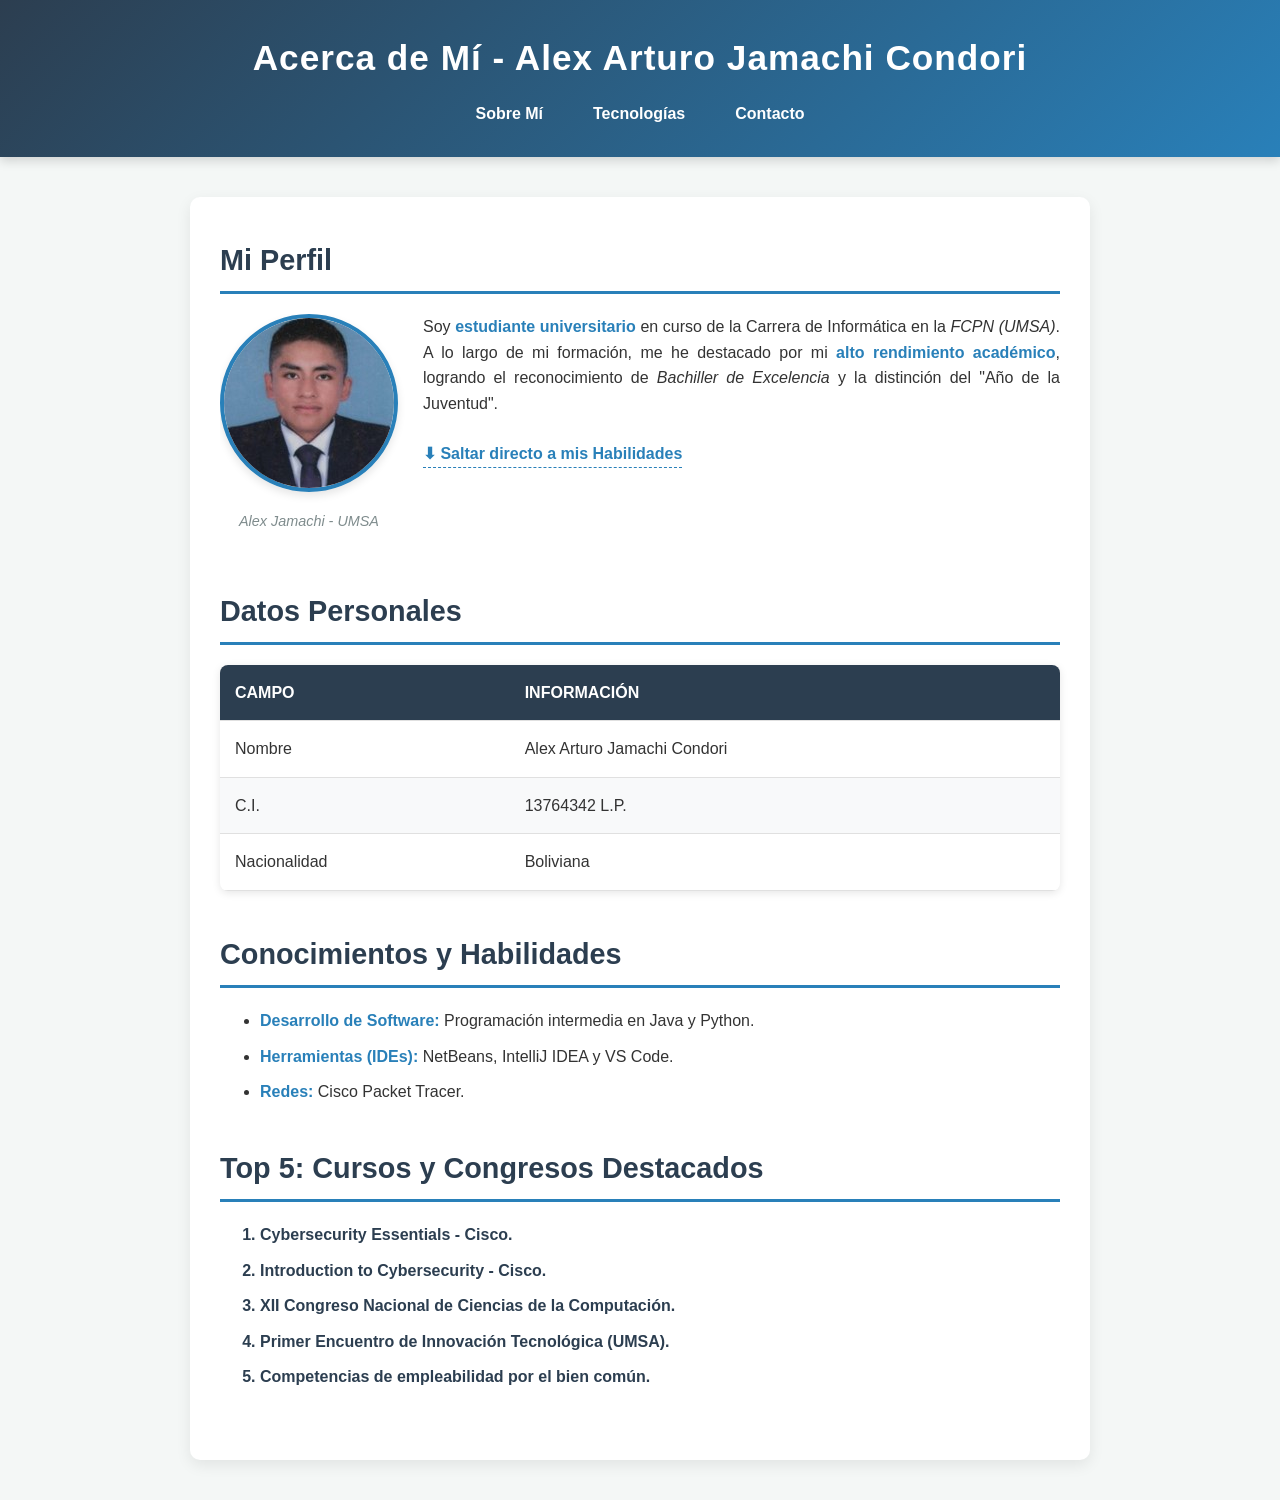
==== index.html @ a01be853 "Sobre Mí + Tecnologías/Proyectos + Contacto" ====
<!DOCTYPE html>
<html lang="es">
<head>
    <meta charset="UTF-8">
    <meta name="viewport" content="width=device-width, initial-scale=1.0">
    <link rel="stylesheet" href="styles.css">
    <title>About Me - Alex Arturo Jamachi Condori</title>
</head>
<body>

    <header id="encabezado">
        <h1>Acerca de Mí - Alex Arturo Jamachi Condori</h1>
        <nav class="menu-navegacion">
            <ul>
                <li><a href="index.html">Sobre Mí</a></li>
                <li><a href="proyectos.html">Tecnologías</a></li>
                <li><a href="contacto.html">Contacto</a></li>
            </ul>
        </nav>
    </header>

    <main class="contenido-principal">
        
        <section id="sobre-mi">
            <h2>Mi Perfil</h2>
            <div class="contenedor-perfil">
                <figure class="foto-perfil">
                    <img src="perfil.jpg" alt="Fotografía con traje formal">
                    <figcaption>Alex Jamachi - UMSA</figcaption>
                </figure>
                
                <p>
                    Soy <strong>estudiante universitario</strong> en curso de la Carrera de Informática en la <em>FCPN (UMSA)</em>. A lo largo de mi formación, me he destacado por mi <strong>alto rendimiento académico</strong>, logrando el reconocimiento de <em>Bachiller de Excelencia</em> y la distinción del "Año de la Juventud".
                </p>
                <a href="index.html#skills" class="enlace-ancla">⬇ Saltar directo a mis Habilidades</a>
            </div>
        </section>

        <section id="datos-personales">
            <h2>Datos Personales</h2>
            <table class="tabla-info">
                <thead>
                    <tr>
                        <th>Campo</th>
                        <th>Información</th>
                    </tr>
                </thead>
                <tbody>
                    <tr><td>Nombre</td><td>Alex Arturo Jamachi Condori</td></tr>
                    <tr><td>C.I.</td><td>13764342 L.P.</td></tr>
                    <tr><td>Nacionalidad</td><td>Boliviana</td></tr>
                </tbody>
            </table>
        </section>

        <section id="skills">
            <h2>Conocimientos y Habilidades</h2>
            <ul class="lista-habilidades">
                <li><strong>Desarrollo de Software:</strong> Programación intermedia en Java y Python.</li>
                <li><strong>Herramientas (IDEs):</strong> NetBeans, IntelliJ IDEA y VS Code.</li>
                <li><strong>Redes:</strong> Cisco Packet Tracer.</li>
            </ul>
        </section>

        <section id="top-5-eventos">
            <h2>Top 5: Cursos y Congresos Destacados</h2>
            <ol class="lista-top">
                <li>Cybersecurity Essentials - Cisco.</li>
                <li>Introduction to Cybersecurity - Cisco.</li>
                <li>XII Congreso Nacional de Ciencias de la Computación.</li>
                <li>Primer Encuentro de Innovación Tecnológica (UMSA).</li>
                <li>Competencias de empleabilidad por el bien común.</li>
            </ol>
        </section>
    </main>

</body>
</html>
---- styles.css ----
* {
    margin: 0;
    padding: 0;
    box-sizing: border-box;
}

body {
    font-family: 'Segoe UI', Roboto, Helvetica, Arial, sans-serif;
    background-color: #f4f7f6;
    color: #333333;
    line-height: 1.6;
}

#encabezado {
    background: linear-gradient(135deg, #2c3e50, #2980b9);
    padding: 30px 20px;
    text-align: center;
    box-shadow: 0 4px 10px rgba(0, 0, 0, 0.15);
}

h1 {
    color: #ffffff;
    font-size: 2.2rem;
    letter-spacing: 1px;
    margin-bottom: 15px;
}

.menu-navegacion ul {
    list-style: none;
    display: flex;
    justify-content: center;
    gap: 20px;
    flex-wrap: wrap;
}

.menu-navegacion a {
    color: #ffffff;
    text-decoration: none;
    font-weight: bold;
    padding: 8px 15px;
    border-radius: 5px;
    transition: background-color 0.3s;
}

.menu-navegacion a:hover {
    background-color: rgba(255, 255, 255, 0.2);
}

h2 {
    color: #2c3e50;
    font-size: 1.8rem;
    border-bottom: 3px solid #2980b9;
    padding-bottom: 8px;
    margin-bottom: 20px;
    margin-top: 10px;
}

.contenido-principal {
    max-width: 900px;
    margin: 40px auto;
    padding: 30px;
    background-color: #ffffff;
    border-radius: 10px;
    box-shadow: 0 5px 15px rgba(0, 0, 0, 0.08);
}

section {
    margin-bottom: 40px;
}

p {
    margin-bottom: 15px;
    text-align: justify;
}

strong {
    color: #2980b9;
}

.enlace-ancla {
    display: inline-block;
    margin-top: 10px;
    color: #2980b9;
    font-weight: bold;
    text-decoration: none;
    border-bottom: 1px dashed #2980b9;
}

.enlace-ancla:hover {
    color: #2c3e50;
    border-bottom: 1px solid #2c3e50;
}

.contenedor-perfil {
    display: block;
    overflow: auto;
}

.foto-perfil {
    text-align: center;
    max-width: 200px;
    float: left;
    margin-right: 25px;
    margin-bottom: 15px;
}

.foto-perfil img {
    width: 100%;
    border-radius: 50%;
    border: 4px solid #2980b9;
    box-shadow: 0 4px 8px rgba(0,0,0,0.1);
}

.foto-perfil figcaption {
    margin-top: 10px;
    font-size: 0.9rem;
    color: #7f8c8d;
    font-style: italic;
}

.img-proyecto {
    width: 100%;
    max-width: 500px;
    border-radius: 8px;
    box-shadow: 0 3px 6px rgba(0,0,0,0.15);
    margin: 15px 0;
}

.lista-habilidades, .lista-top, .lista-contacto {
    margin-left: 20px;
    padding-left: 20px;
}

.lista-habilidades li, .lista-top li {
    margin-bottom: 10px;
}

.lista-top li {
    font-weight: bold;
    color: #2c3e50;
}

.tabla-info {
    width: 100%;
    border-collapse: collapse;
    margin-top: 15px;
    border-radius: 8px;
    overflow: hidden;
    box-shadow: 0 2px 8px rgba(0, 0, 0, 0.1);
}

.tabla-info th, .tabla-info td {
    padding: 15px;
    text-align: left;
    border-bottom: 1px solid #e0e0e0;
}

.tabla-info th {
    background-color: #2c3e50;
    color: #ffffff;
    font-weight: 600;
    text-transform: uppercase;
}

.tabla-info tbody tr:nth-child(even) {
    background-color: #f8f9fa;
}

pre {
    background-color: #1e1e1e;
    color: #d4d4d4;
    padding: 20px;
    border-radius: 8px;
    overflow-x: auto;
    font-family: 'Consolas', 'Courier New', monospace;
    border-left: 5px solid #2980b9;
}

.formulario-contacto {
    display: flex;
    flex-direction: column;
    gap: 15px;
}

.formulario-contacto label {
    font-weight: bold;
    color: #2c3e50;
}

.formulario-contacto input, .formulario-contacto textarea {
    padding: 10px;
    border: 1px solid #ccc;
    border-radius: 5px;
    font-family: inherit;
}

.btn-enviar {
    background-color: #2980b9;
    color: white;
    border: none;
    padding: 12px;
    font-weight: bold;
    border-radius: 5px;
    cursor: pointer;
    transition: background 0.3s;
}

.btn-enviar:hover {
    background-color: #2c3e50;
}
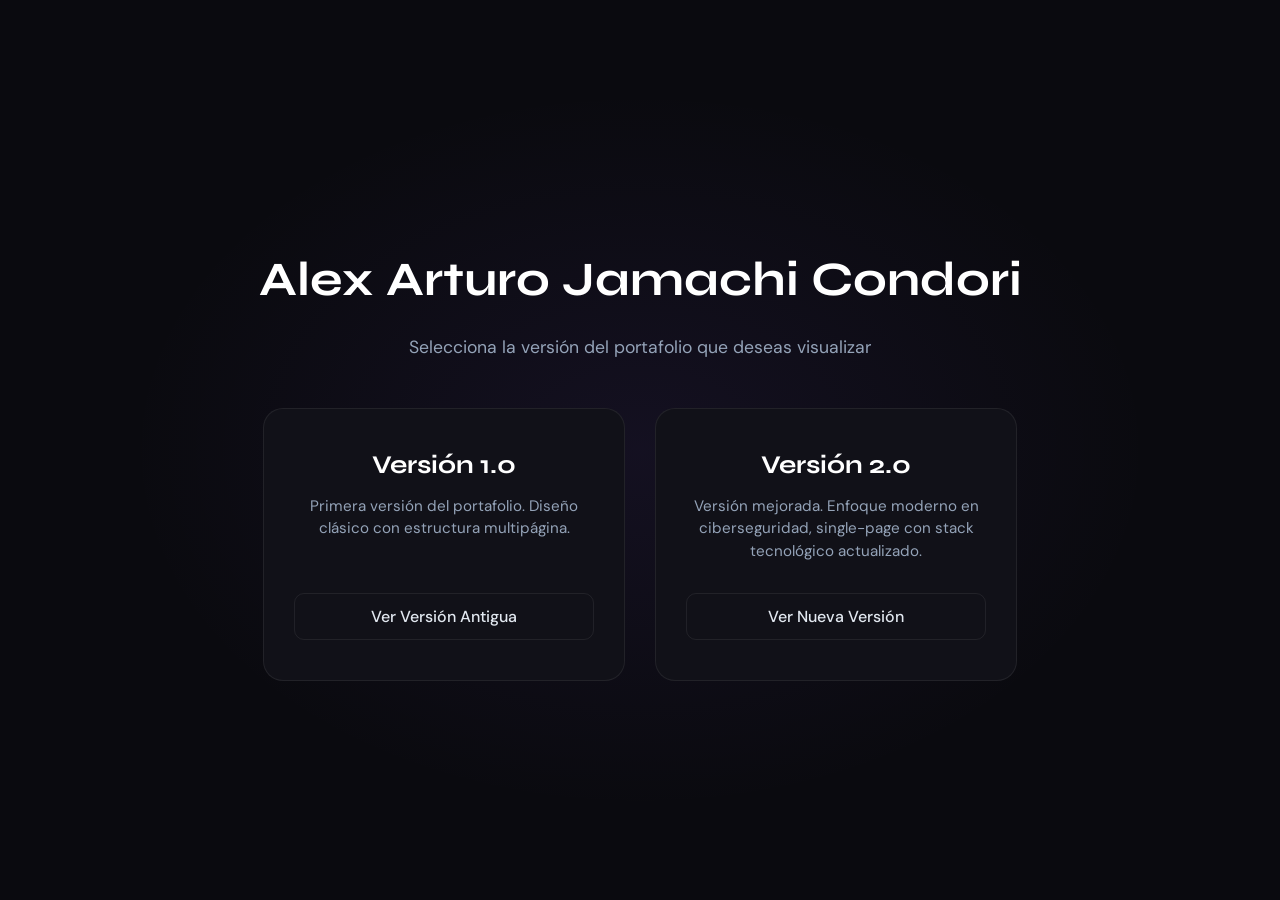
==== commit 18daf5c1: "reestructuración a landing page con v1 y v2 independientes" ====
--- a/index.html
+++ b/index.html
@@ -3,76 +3,117 @@
 <head>
     <meta charset="UTF-8">
     <meta name="viewport" content="width=device-width, initial-scale=1.0">
-    <link rel="stylesheet" href="styles.css">
-    <title>About Me - Alex Arturo Jamachi Condori</title>
+    <title>Portafolios — Alex Jamachi</title>
+    <link rel="preconnect" href="https://fonts.googleapis.com">
+    <link href="https://fonts.googleapis.com/css2?family=Syne:wght@700;800&family=DM+Sans:wght@400;500&display=swap" rel="stylesheet">
+    <style>
+        :root {
+            --color-fondo: #0a0a0f;
+            --color-fondo-card: #111118;
+            --color-borde: rgba(255, 255, 255, 0.07);
+            --color-acento: #8b5cf6;
+            --color-acento-glow: rgba(139, 92, 246, 0.3);
+            --color-texto: #e2e8f0;
+            --color-texto-suave: #94a3b8;
+        }
+        body {
+            margin: 0;
+            padding: 0;
+            font-family: 'DM Sans', sans-serif;
+            background-color: var(--color-fondo);
+            color: var(--color-texto);
+            display: flex;
+            flex-direction: column;
+            align-items: center;
+            justify-content: center;
+            min-height: 100vh;
+            background-image: radial-gradient(ellipse 50% 50% at 50% 50%, rgba(139, 92, 246, 0.08) 0%, transparent 80%);
+        }
+        h1 {
+            font-family: 'Syne', sans-serif;
+            font-size: clamp(2rem, 4vw, 3rem);
+            margin-bottom: 10px;
+            text-align: center;
+            color: #ffffff;
+        }
+        p.desc {
+            color: var(--color-texto-suave);
+            margin-bottom: 50px;
+            text-align: center;
+            font-size: 1.1rem;
+        }
+        .contenedor-opciones {
+            display: flex;
+            gap: 30px;
+            flex-wrap: wrap;
+            justify-content: center;
+            padding: 0 20px;
+        }
+        .tarjeta {
+            background-color: var(--color-fondo-card);
+            border: 1px solid var(--color-borde);
+            border-radius: 20px;
+            padding: 40px 30px;
+            width: 300px;
+            text-align: center;
+            text-decoration: none;
+            transition: transform 0.3s ease, box-shadow 0.3s ease, border-color 0.3s ease;
+            display: flex;
+            flex-direction: column;
+            gap: 15px;
+        }
+        .tarjeta:hover {
+            transform: translateY(-8px);
+            border-color: var(--color-acento);
+            box-shadow: 0 10px 30px var(--color-acento-glow);
+        }
+        .tarjeta h2 {
+            font-family: 'Syne', sans-serif;
+            color: #ffffff;
+            margin: 0;
+            font-size: 1.6rem;
+        }
+        .tarjeta p {
+            color: var(--color-texto-suave);
+            margin: 0;
+            font-size: 0.95rem;
+            line-height: 1.5;
+            flex-grow: 1;
+        }
+        .btn {
+            margin-top: 15px;
+            background-color: transparent;
+            border: 1px solid var(--color-borde);
+            color: var(--color-texto);
+            padding: 12px 20px;
+            border-radius: 10px;
+            font-weight: 500;
+            display: inline-block;
+            transition: background 0.3s, color 0.3s, border-color 0.3s;
+        }
+        .tarjeta:hover .btn {
+            background-color: var(--color-acento);
+            border-color: var(--color-acento);
+            color: #ffffff;
+        }
+    </style>
 </head>
 <body>
-
-    <header id="encabezado">
-        <h1>Acerca de Mí - Alex Arturo Jamachi Condori</h1>
-        <nav class="menu-navegacion">
-            <ul>
-                <li><a href="index.html">Sobre Mí</a></li>
-                <li><a href="proyectos.html">Tecnologías</a></li>
-                <li><a href="contacto.html">Contacto</a></li>
-            </ul>
-        </nav>
-    </header>
-
-    <main class="contenido-principal">
+    <h1>Alex Arturo Jamachi Condori</h1>
+    <p class="desc">Selecciona la versión del portafolio que deseas visualizar</p>
+    
+    <div class="contenedor-opciones">
+        <a href="./v1/index.html" class="tarjeta">
+            <h2>Versión 1.0</h2>
+            <p>Primera versión del portafolio. Diseño clásico con estructura multipágina.</p>
+            <span class="btn">Ver Versión Antigua</span>
+        </a>
         
-        <section id="sobre-mi">
-            <h2>Mi Perfil</h2>
-            <div class="contenedor-perfil">
-                <figure class="foto-perfil">
-                    <img src="perfil.jpg" alt="Fotografía con traje formal">
-                    <figcaption>Alex Jamachi - UMSA</figcaption>
-                </figure>
-                
-                <p>
-                    Soy <strong>estudiante universitario</strong> en curso de la Carrera de Informática en la <em>FCPN (UMSA)</em>. A lo largo de mi formación, me he destacado por mi <strong>alto rendimiento académico</strong>, logrando el reconocimiento de <em>Bachiller de Excelencia</em> y la distinción del "Año de la Juventud".
-                </p>
-                <a href="index.html#skills" class="enlace-ancla">⬇ Saltar directo a mis Habilidades</a>
-            </div>
-        </section>
-
-        <section id="datos-personales">
-            <h2>Datos Personales</h2>
-            <table class="tabla-info">
-                <thead>
-                    <tr>
-                        <th>Campo</th>
-                        <th>Información</th>
-                    </tr>
-                </thead>
-                <tbody>
-                    <tr><td>Nombre</td><td>Alex Arturo Jamachi Condori</td></tr>
-                    <tr><td>C.I.</td><td>13764342 L.P.</td></tr>
-                    <tr><td>Nacionalidad</td><td>Boliviana</td></tr>
-                </tbody>
-            </table>
-        </section>
-
-        <section id="skills">
-            <h2>Conocimientos y Habilidades</h2>
-            <ul class="lista-habilidades">
-                <li><strong>Desarrollo de Software:</strong> Programación intermedia en Java y Python.</li>
-                <li><strong>Herramientas (IDEs):</strong> NetBeans, IntelliJ IDEA y VS Code.</li>
-                <li><strong>Redes:</strong> Cisco Packet Tracer.</li>
-            </ul>
-        </section>
-
-        <section id="top-5-eventos">
-            <h2>Top 5: Cursos y Congresos Destacados</h2>
-            <ol class="lista-top">
-                <li>Cybersecurity Essentials - Cisco.</li>
-                <li>Introduction to Cybersecurity - Cisco.</li>
-                <li>XII Congreso Nacional de Ciencias de la Computación.</li>
-                <li>Primer Encuentro de Innovación Tecnológica (UMSA).</li>
-                <li>Competencias de empleabilidad por el bien común.</li>
-            </ol>
-        </section>
-    </main>
-
+        <a href="./v2/index.html" class="tarjeta">
+            <h2>Versión 2.0</h2>
+            <p>Versión mejorada. Enfoque moderno en ciberseguridad, single-page con stack tecnológico actualizado.</p>
+            <span class="btn">Ver Nueva Versión</span>
+        </a>
+    </div>
 </body>
 </html>
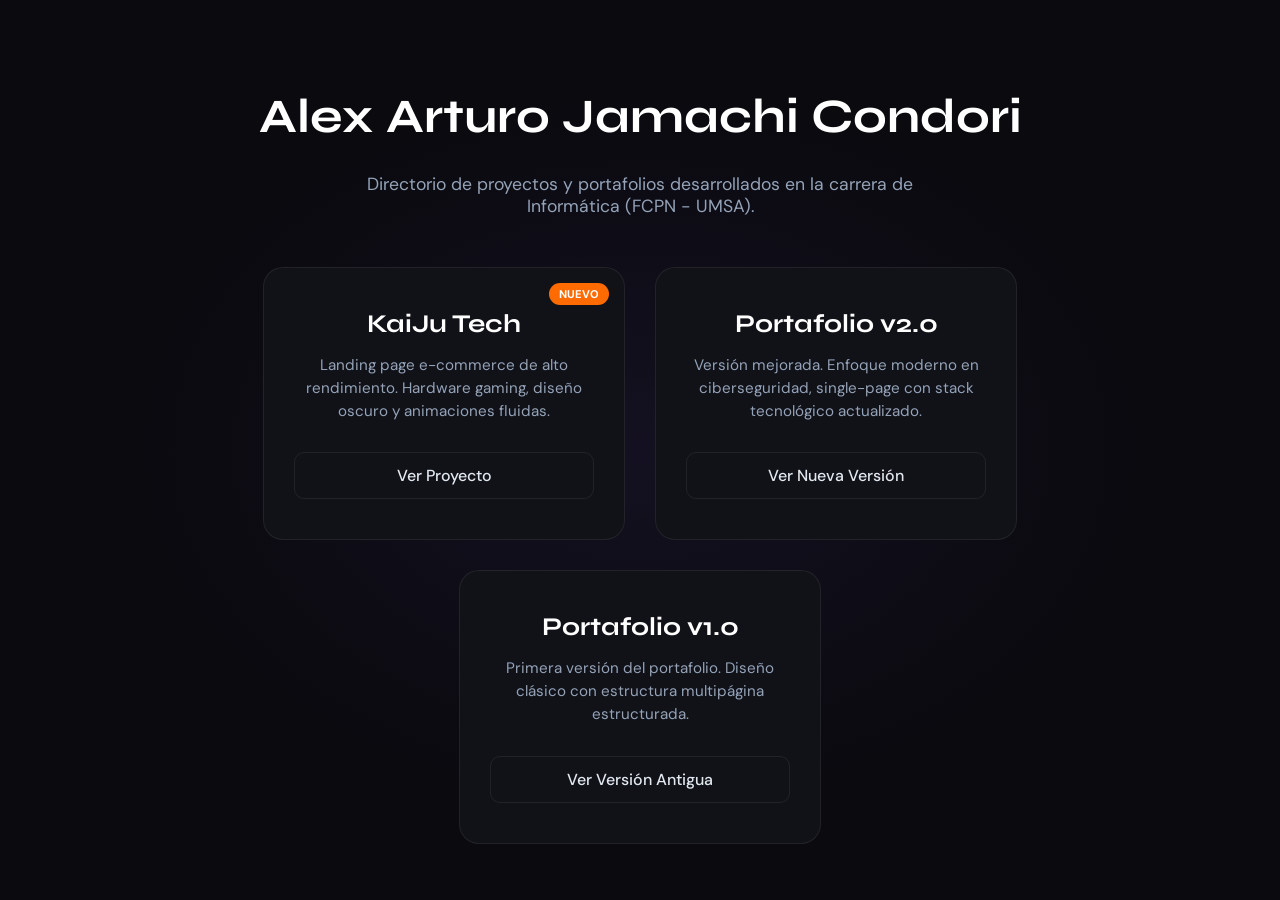
==== commit 8bde615c: "Integración de KaiJu Tech, v1 y v2 en el menú principal" ====
--- a/index.html
+++ b/index.html
@@ -3,7 +3,7 @@
 <head>
     <meta charset="UTF-8">
     <meta name="viewport" content="width=device-width, initial-scale=1.0">
-    <title>Portafolios — Alex Jamachi</title>
+    <title>Proyectos y Portafolios — Alex Jamachi</title>
     <link rel="preconnect" href="https://fonts.googleapis.com">
     <link href="https://fonts.googleapis.com/css2?family=Syne:wght@700;800&family=DM+Sans:wght@400;500&display=swap" rel="stylesheet">
     <style>
@@ -12,13 +12,14 @@
             --color-fondo-card: #111118;
             --color-borde: rgba(255, 255, 255, 0.07);
             --color-acento: #8b5cf6;
+            --color-acento2: #ff6b00; /* Naranja para KaiJu */
             --color-acento-glow: rgba(139, 92, 246, 0.3);
             --color-texto: #e2e8f0;
             --color-texto-suave: #94a3b8;
         }
         body {
             margin: 0;
-            padding: 0;
+            padding: 40px 20px;
             font-family: 'DM Sans', sans-serif;
             background-color: var(--color-fondo);
             color: var(--color-texto);
@@ -28,6 +29,7 @@
             justify-content: center;
             min-height: 100vh;
             background-image: radial-gradient(ellipse 50% 50% at 50% 50%, rgba(139, 92, 246, 0.08) 0%, transparent 80%);
+            box-sizing: border-box;
         }
         h1 {
             font-family: 'Syne', sans-serif;
@@ -41,13 +43,14 @@
             margin-bottom: 50px;
             text-align: center;
             font-size: 1.1rem;
+            max-width: 600px;
         }
         .contenedor-opciones {
             display: flex;
             gap: 30px;
             flex-wrap: wrap;
             justify-content: center;
-            padding: 0 20px;
+            max-width: 1100px;
         }
         .tarjeta {
             background-color: var(--color-fondo-card);
@@ -61,11 +64,17 @@
             display: flex;
             flex-direction: column;
             gap: 15px;
+            position: relative;
+            overflow: hidden;
         }
         .tarjeta:hover {
             transform: translateY(-8px);
             border-color: var(--color-acento);
             box-shadow: 0 10px 30px var(--color-acento-glow);
+        }
+        .tarjeta.destacada:hover {
+            border-color: var(--color-acento2);
+            box-shadow: 0 10px 30px rgba(255, 107, 0, 0.25);
         }
         .tarjeta h2 {
             font-family: 'Syne', sans-serif;
@@ -96,23 +105,44 @@
             border-color: var(--color-acento);
             color: #ffffff;
         }
+        .tarjeta.destacada:hover .btn {
+            background-color: var(--color-acento2);
+            border-color: var(--color-acento2);
+        }
+        .etiqueta {
+            position: absolute;
+            top: 15px;
+            right: 15px;
+            background: var(--color-acento2);
+            color: #fff;
+            font-size: 0.7rem;
+            font-weight: bold;
+            padding: 4px 10px;
+            border-radius: 20px;
+            text-transform: uppercase;
+        }
     </style>
 </head>
 <body>
     <h1>Alex Arturo Jamachi Condori</h1>
-    <p class="desc">Selecciona la versión del portafolio que deseas visualizar</p>
+    <p class="desc">Directorio de proyectos y portafolios desarrollados en la carrera de Informática (FCPN - UMSA).</p>
     
     <div class="contenedor-opciones">
-        <a href="./v1/index.html" class="tarjeta">
-            <h2>Versión 1.0</h2>
-            <p>Primera versión del portafolio. Diseño clásico con estructura multipágina.</p>
-            <span class="btn">Ver Versión Antigua</span>
+        <a href="./kaiju/index.html" class="tarjeta destacada">
+            <span class="etiqueta">Nuevo</span>
+            <h2>KaiJu Tech</h2>
+            <p>Landing page e-commerce de alto rendimiento. Hardware gaming, diseño oscuro y animaciones fluidas.</p>
+            <span class="btn">Ver Proyecto</span>
         </a>
-        
         <a href="./v2/index.html" class="tarjeta">
-            <h2>Versión 2.0</h2>
+            <h2>Portafolio v2.0</h2>
             <p>Versión mejorada. Enfoque moderno en ciberseguridad, single-page con stack tecnológico actualizado.</p>
             <span class="btn">Ver Nueva Versión</span>
+        </a>
+        <a href="./v1/index.html" class="tarjeta">
+            <h2>Portafolio v1.0</h2>
+            <p>Primera versión del portafolio. Diseño clásico con estructura multipágina estructurada.</p>
+            <span class="btn">Ver Versión Antigua</span>
         </a>
     </div>
 </body>
